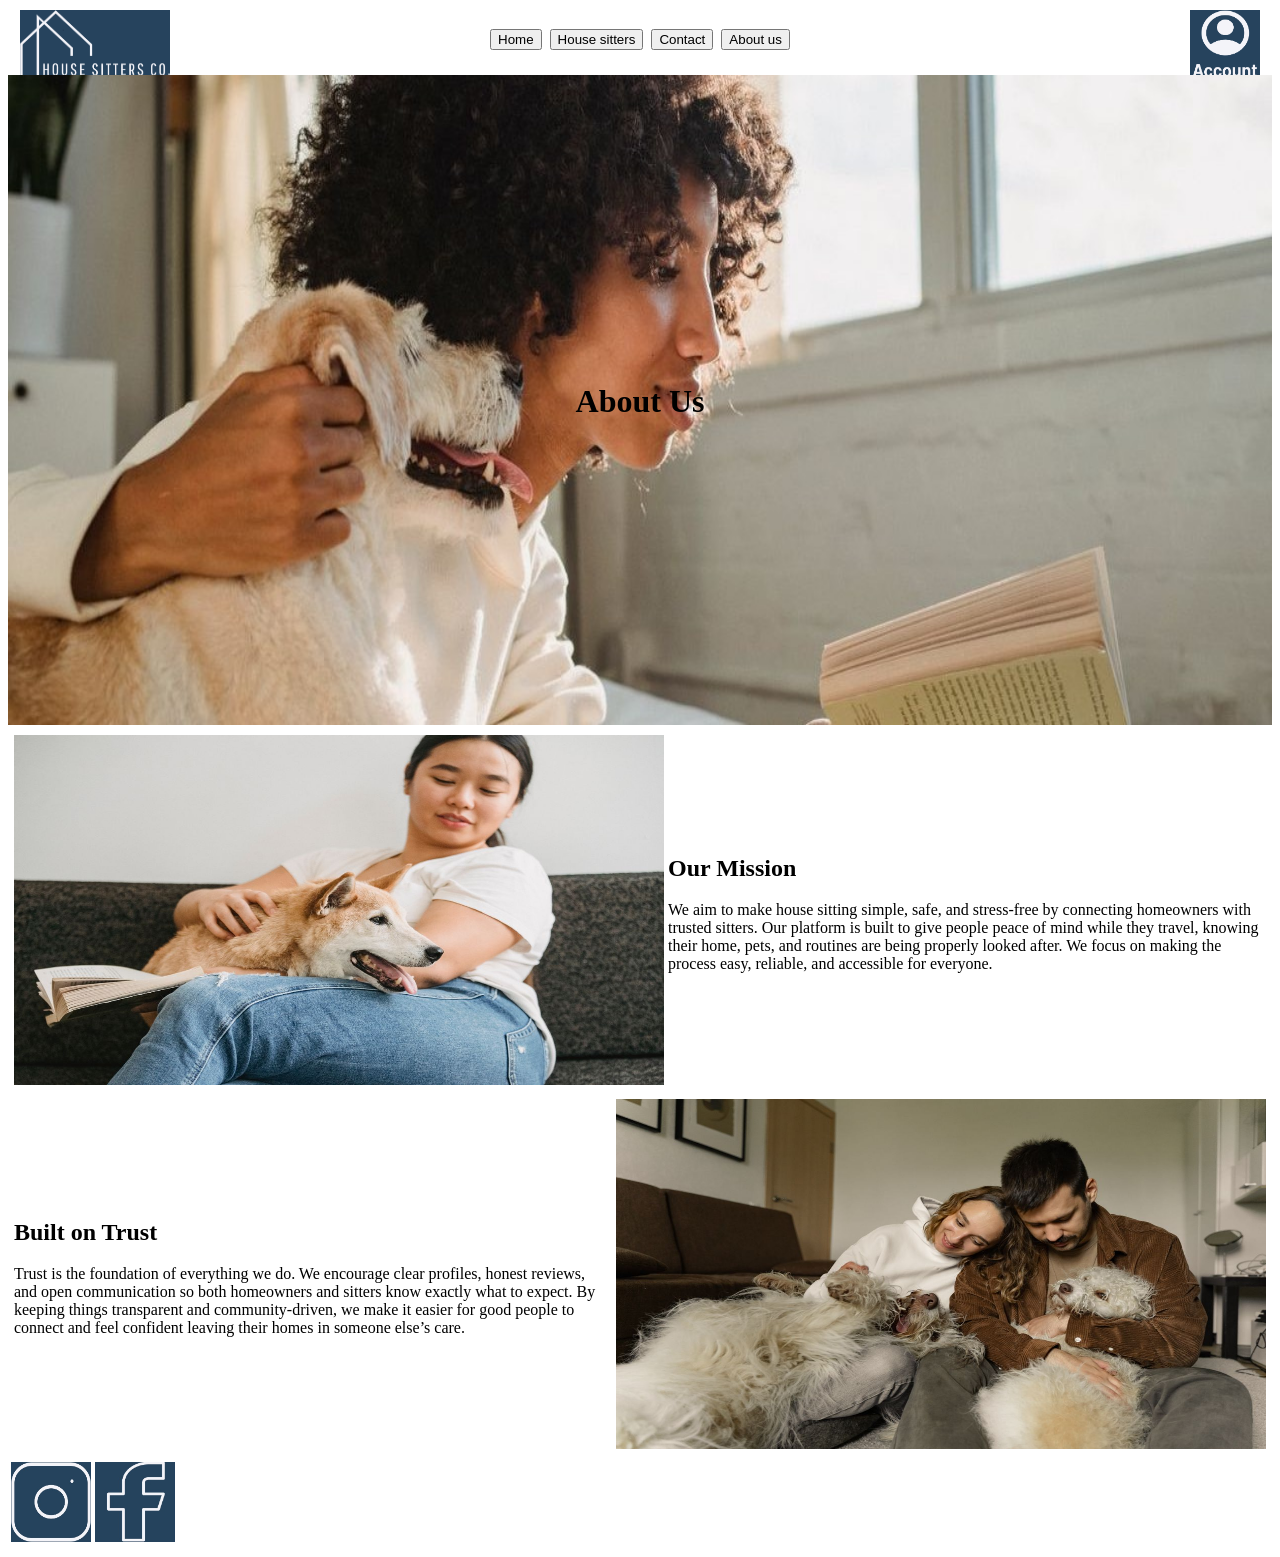
==== about.html @ 6761cf22 "Version 6: Final changes for this sprint." ====
<!DOCTYPE html>
<html lang="en">
<head>
    <meta charset="UTF-8">
    <meta name="viewport" content="width=device-width, initial-scale=1.0">
    <title>Trusted House sitters</title>
    <link rel="stylesheet" href="style.css">
    <link href='https://fonts.googleapis.com/css?family=Inter' rel='stylesheet'>
</head>
<body>
    <!--Position of the logo-->
		<div class="logo">
		  <a href="index.html"><img class="logo-pic" src="images/Logo.png" alt="TrustedHouseSitters"></a>
		</div>
		
		<!--Section header footer creates a brown background-->
		<section class="header-footer">			
			<!--The table that alligns the navigation buttons-->
			<br>
			<table class="table-center">
				<tr>
					<td><button type="button" onclick="document.location='index.html'">Home</button></td>
					<td class="place-holder"></td>
					<td><button type="button" onclick="document.location='HouseSitters.html'">House sitters</button></td>
					<td class="place-holder"></td>
					<td><button type="button" onclick="document.location='Contact.html'">Contact</button></td>
					<td class="place-holder"></td>
					<td><button type="button" onclick="document.location='about.html'">About us</button></td>
				</tr>
				<tr>
					<td class="place-holder"></td>
				</tr>
			</table>
			<br>
		</section>

        <div class="account">
		    <a href="account.html"><img class="icon" src="images/icon.png" alt="Account"></a>
		</div>

        <div class="banner-box">
            <img class="banner" src="images/bannerAbout.jpg" alt="Banner">
            <div class="banner-text">
                <h1>About Us</h1>
            </div>
        </div>
        
        <section class="body-content">
            <table class="table-center">
                <tr>
                    <td>
                        <table>
                            <tr>
                                <td><img class="aboutImage" src="images/aboutImage1.jpg" alt="About Image 1"></td>
                                <td>
                                    <h2>Our Mission</h2>
                                    <p>We aim to make house sitting simple, safe, and stress-free by connecting homeowners with trusted sitters. Our platform is built to give people peace of mind while they travel, knowing their home, pets, and routines are being properly looked after. We focus on making the process easy, reliable, and accessible for everyone.</p>
                                </td>
                            </tr>
                        </table>
                    </td>   
                </tr>
                <tr>
                    <td>
                        <table>
                            <tr>
                                <td>
                                    <h2>Built on Trust</h2>
                                    <p>Trust is the foundation of everything we do. We encourage clear profiles, honest reviews, and open communication so both homeowners and sitters know exactly what to expect. By keeping things transparent and community-driven, we make it easier for good people to connect and feel confident leaving their homes in someone else’s care.</p>
                                </td>
                                <td><img class="aboutImage" src="images/aboutImage2.jpg" alt="About Image 2"></td>
                            </tr>
                        </table>
                    </td>
                </tr>
            </table>
        </section>
    </body>
    <footer>
        <table class="socials">
            <tr>
                <td><a href="https://www.instagram.com"><img class="socials-img" src="images/instagram.jpg" alt="Instagram"></a></td>
                <td><a href="https://www.facebook.com"><img class="socials-img" src="images/facebook.jpg" alt="Facebook"></a></td>
            </tr>
        </table>
    </footer>
</html>
---- style.css ----
.homeImage{
    width: 650px;
    height: 350px;
}

.aboutImage{
    width: 650px;
    height: 350px;
}

.logo-pic{
    width: 150px;
    height: 100px;
}

.socials-img{
    width: 80px;
    height: 80px;
}

.icon{
    width: 70px;
    height: 70px;
}

.banner{
    width: 100%;
    height: 650px;
}

.table-center{
    margin-right: auto;
    margin-left: auto;
}

div.logo{
    position: absolute;
    left: 20px;
    top: 10px;
}

div.account{
    position: absolute;
    right: 20px;
    top: 10px;
}

div.banner-box{
    position: relative;
    text-align: center;
}

div.banner-text{
    position: absolute;
    top: 50%;
    left: 50%;
    transform: translate(-50%, -50%);
}
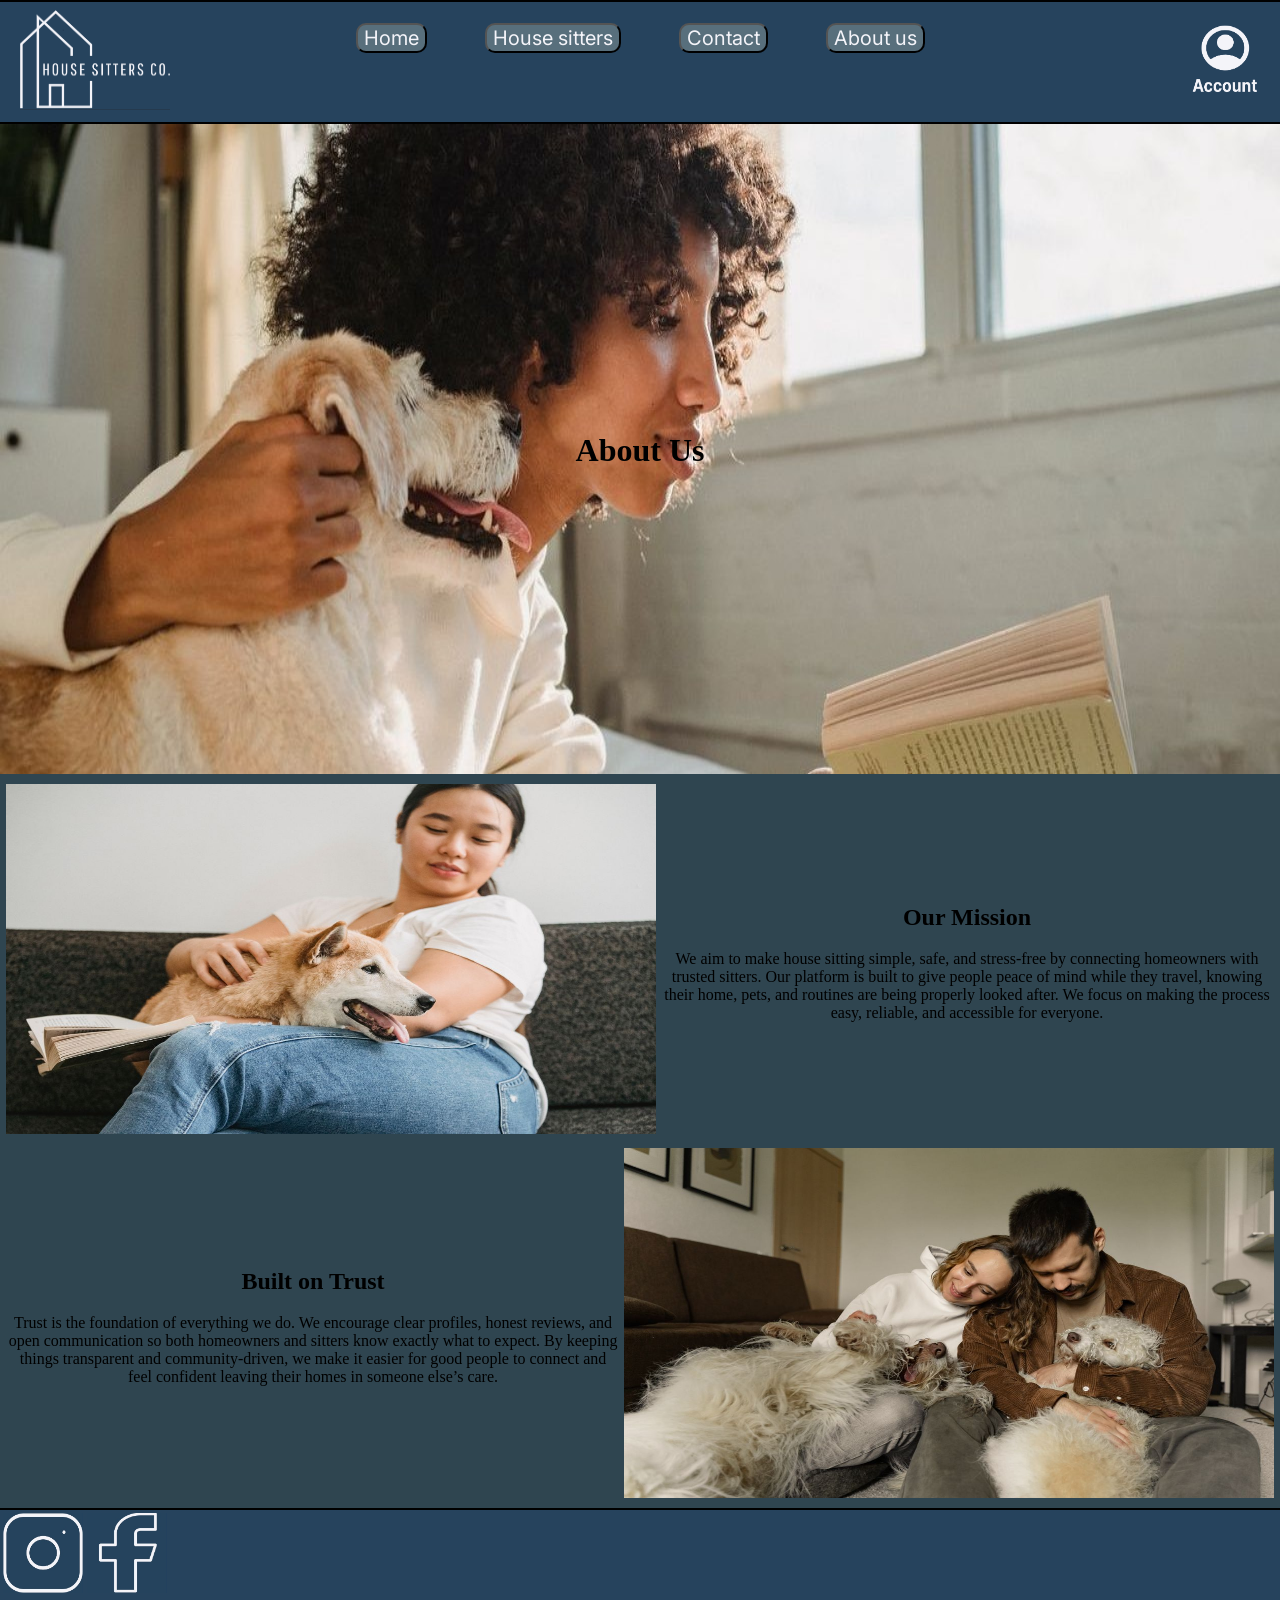
==== commit 0eae5b7a: "Version 14: Css for header/footer. Goal finish it and add boxes." ====
--- a/about.html
+++ b/about.html
@@ -17,13 +17,13 @@
 		<section class="header-footer">			
 			<!--The table that alligns the navigation buttons-->
 			<br>
-			<table class="table-center">
+			<table class="table-center, nav-buttons">
 				<tr>
 					<td><button type="button" onclick="document.location='index.html'">Home</button></td>
 					<td class="place-holder"></td>
 					<td><button type="button" onclick="document.location='HouseSitters.html'">House sitters</button></td>
 					<td class="place-holder"></td>
-					<td><button type="button" onclick="document.location='Contact.html'">Contact</button></td>
+					<td><button type="button" onclick="document.location='contact.html'">Contact</button></td>
 					<td class="place-holder"></td>
 					<td><button type="button" onclick="document.location='about.html'">About us</button></td>
 				</tr>
@@ -76,7 +76,7 @@
             </table>
         </section>
     </body>
-    <footer>
+    <footer class="header-footer">
         <table class="socials">
             <tr>
                 <td><a href="https://www.instagram.com"><img class="socials-img" src="images/instagram.jpg" alt="Instagram"></a></td>
--- a/style.css
+++ b/style.css
@@ -31,7 +31,11 @@
 .table-center{
     margin-right: auto;
     margin-left: auto;
+    margin-top: auto;
+    margin-bottom: auto;
+    text-align: center;
 }
+
 
 div.logo{
     position: absolute;
@@ -42,7 +46,7 @@
 div.account{
     position: absolute;
     right: 20px;
-    top: 10px;
+    top: 25px;
 }
 
 div.banner-box{
@@ -55,4 +59,52 @@
     top: 50%;
     left: 50%;
     transform: translate(-50%, -50%);
+}
+
+.place-holder {
+	width: 50px;
+	height: 10px;
+}
+
+.contactImg{
+    height: 300px;
+    width: 300px;
+    border-radius: 300px;
+}
+
+.houseSitter{
+    height: 580px;
+    width: 400px;
+}
+
+.align-left{
+    text-align: left;
+}
+
+.header-footer{
+    background: #26435D;
+    height: 120px;
+    width: 100%;
+    border-top: 2px solid black;
+    border-bottom: 2px solid black;
+}
+
+body{
+    margin: 0;
+    padding: 0;
+    background: #2F4550;
+}
+
+button{
+    background: #586F7C;
+    color: #F4F4F9;
+    border-radius: 10px;
+    font-family: 'Inter';
+    font-size: 20px;
+}
+
+.nav-buttons{
+    top: 100px;
+    margin-left: auto;
+    margin-right: auto;
 }
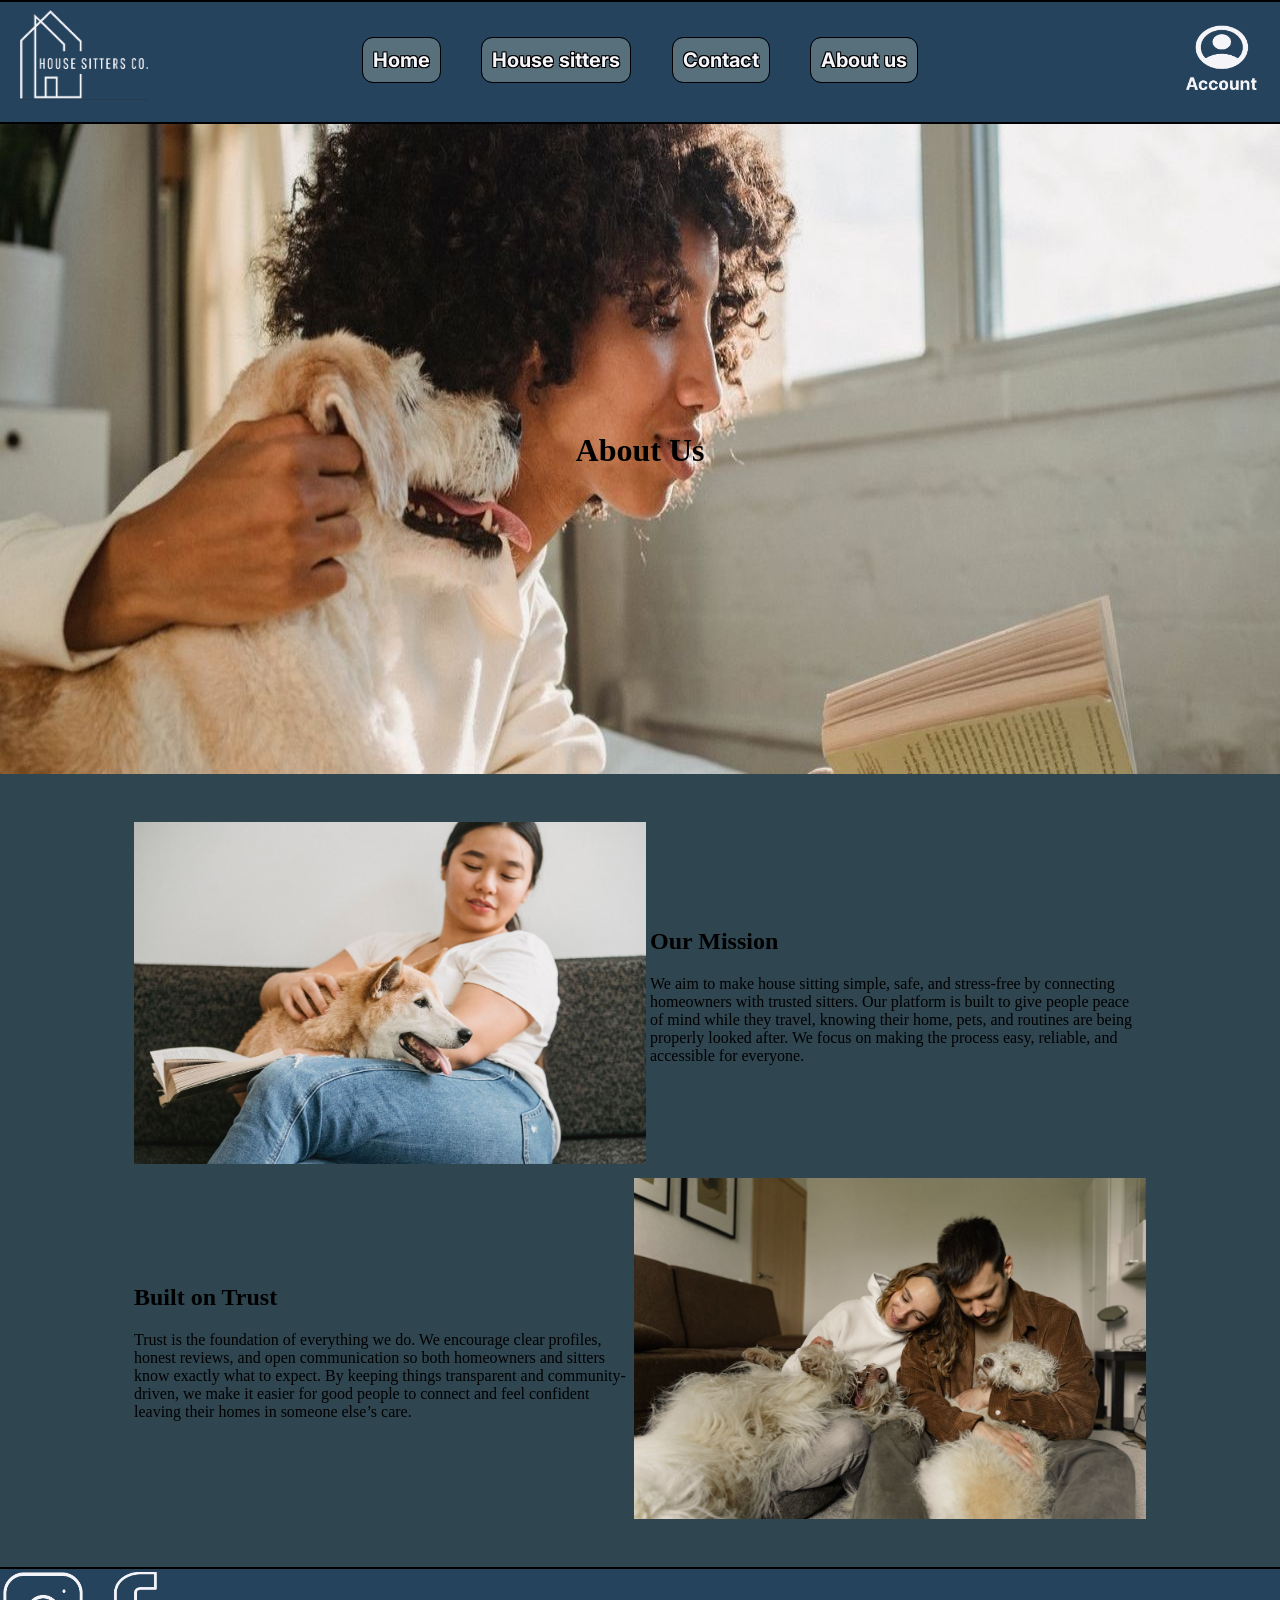
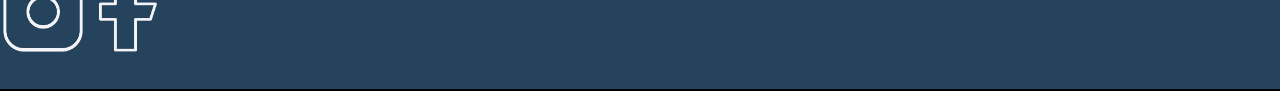
==== commit 65203f94: "Version 15: working on final css" ====
--- a/about.html
+++ b/about.html
@@ -15,23 +15,13 @@
 		
 		<!--Section header footer creates a brown background-->
 		<section class="header-footer">			
-			<!--The table that alligns the navigation buttons-->
 			<br>
-			<table class="table-center, nav-buttons">
-				<tr>
-					<td><button type="button" onclick="document.location='index.html'">Home</button></td>
-					<td class="place-holder"></td>
-					<td><button type="button" onclick="document.location='HouseSitters.html'">House sitters</button></td>
-					<td class="place-holder"></td>
-					<td><button type="button" onclick="document.location='contact.html'">Contact</button></td>
-					<td class="place-holder"></td>
-					<td><button type="button" onclick="document.location='about.html'">About us</button></td>
-				</tr>
-				<tr>
-					<td class="place-holder"></td>
-				</tr>
-			</table>
-			<br>
+			<div class="navbar">
+                <div class="nav-buttons"><button type="button" onclick="document.location='index.html'">Home</button></div>
+                <div class="nav-buttons"><button type="button" onclick="document.location='HouseSitters.html'">House sitters</button></div>
+                <div class="nav-buttons"><button type="button" onclick="document.location='contact.html'">Contact</button></div>
+                <div class="nav-buttons"><button type="button" onclick="document.location='about.html'">About us</button></div>
+			</div>
 		</section>
 
         <div class="account">
@@ -46,7 +36,7 @@
         </div>
         
         <section class="body-content">
-            <table class="table-center">
+            <table class="table-center, display-table">
                 <tr>
                     <td>
                         <table>
--- a/style.css
+++ b/style.css
@@ -1,16 +1,18 @@
 .homeImage{
-    width: 650px;
-    height: 350px;
+    width: 40vw;
+    height: 40%;
+    border-radius: 10px;
+    display: block;
 }
 
 .aboutImage{
-    width: 650px;
-    height: 350px;
+    width: 40vw;
+    height: 40%;
 }
 
 .logo-pic{
-    width: 150px;
-    height: 100px;
+    width: 10vw;
+    height: 10vh;
 }
 
 .socials-img{
@@ -19,8 +21,8 @@
 }
 
 .icon{
-    width: 70px;
-    height: 70px;
+    width: 6vw;
+    height: auto;
 }
 
 .banner{
@@ -52,6 +54,7 @@
 div.banner-box{
     position: relative;
     text-align: center;
+    width: 100%;
 }
 
 div.banner-text{
@@ -101,10 +104,39 @@
     border-radius: 10px;
     font-family: 'Inter';
     font-size: 20px;
+    border: none;
+    padding: 10px;
+    font-weight: bold;
+    outline: 1px solid black;
+    text-shadow: -1px -1px 0 #000, 1px -1px 0 #000, -1px 1px 0 #000, 1px 1px 0 #000;
+}
+
+.display-table{
+    margin-left: 10%;
+    margin-right: 10%;
+    margin-top: 3%;
+    margin-bottom: 3%;
 }
 
 .nav-buttons{
-    top: 100px;
-    margin-left: auto;
-    margin-right: auto;
+    text-align: center;
+}
+
+.navbar{
+    position: relative;
+    display: flex;
+    top: 15%;
+    left: 25vw;
+    justify-content: space-evenly;
+    width: 50vw;
+}
+
+.cell{
+    border-radius: 10px;
+    background-color: #F4F4F9;
+    padding: 0px;
+    margin: 0px;
+    overflow: hidden;
+    border-collapse: collapse;
+    border: 1px solid black;
 }
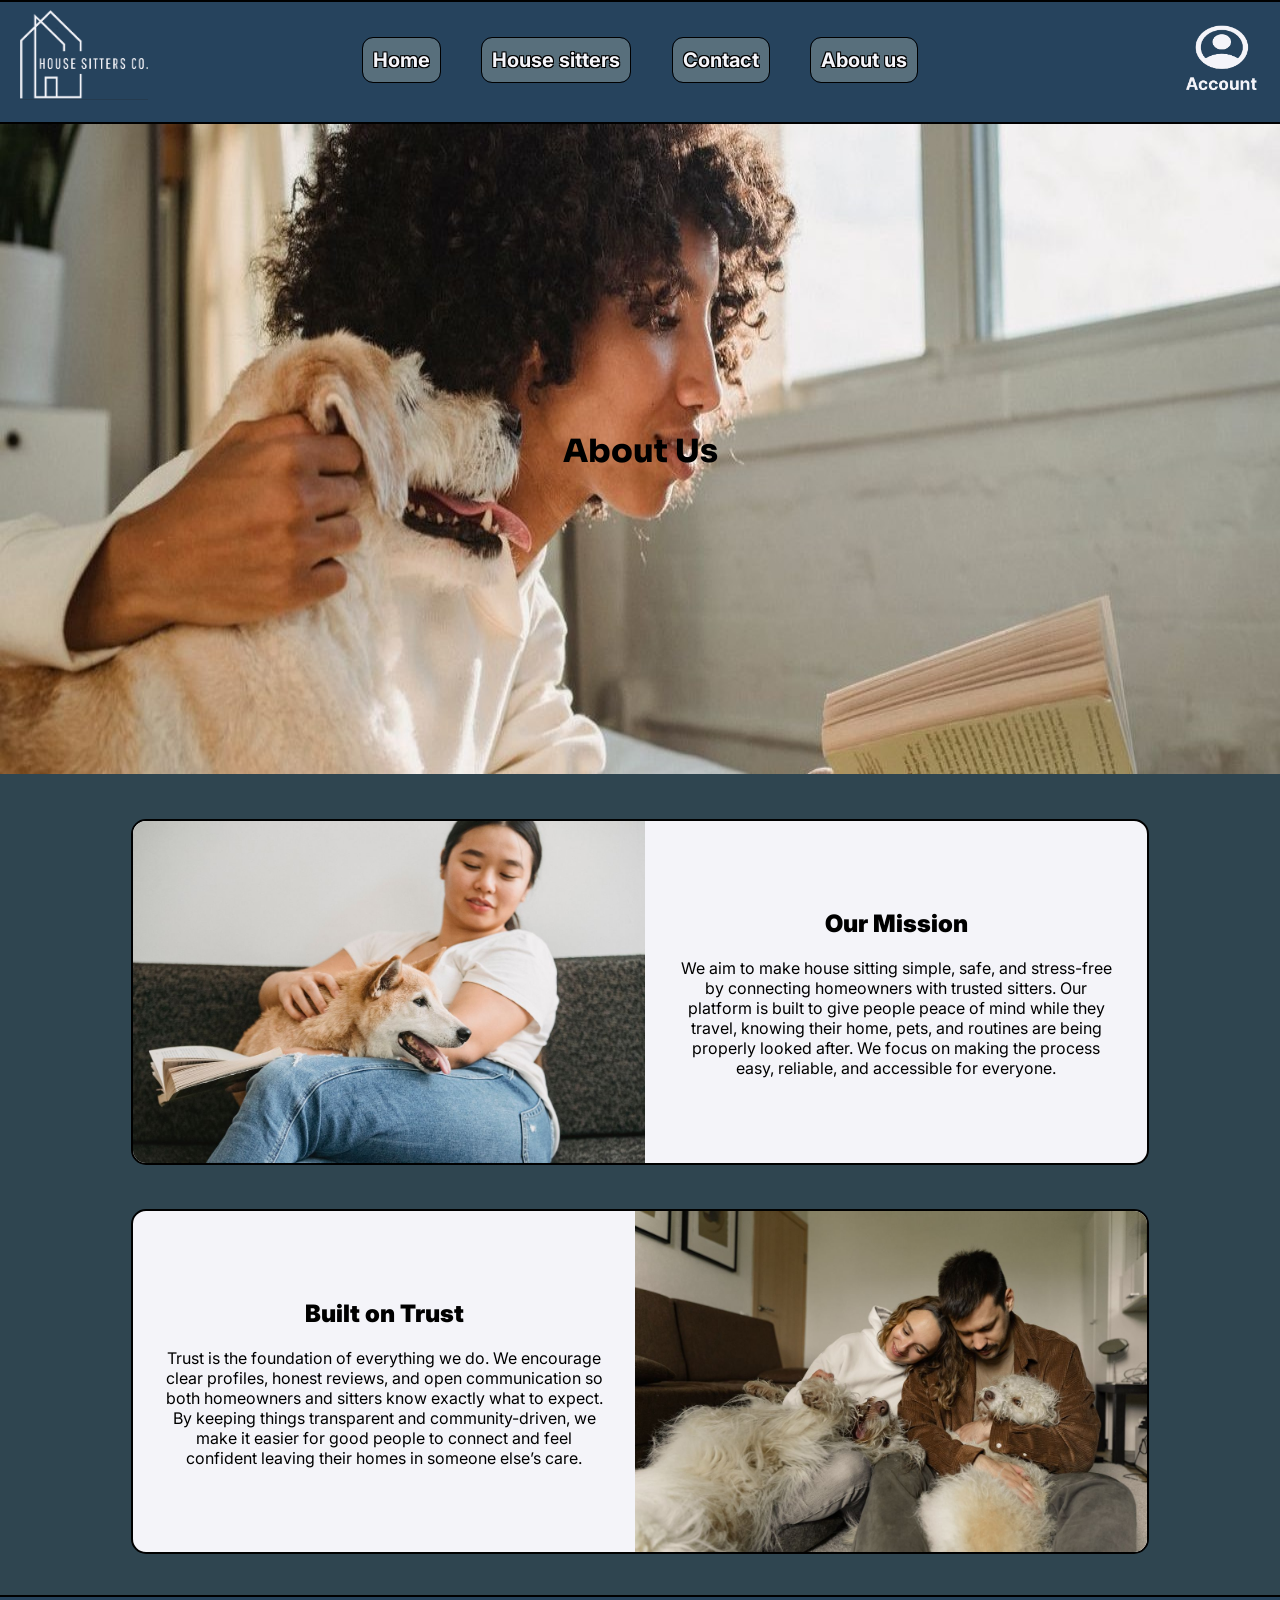
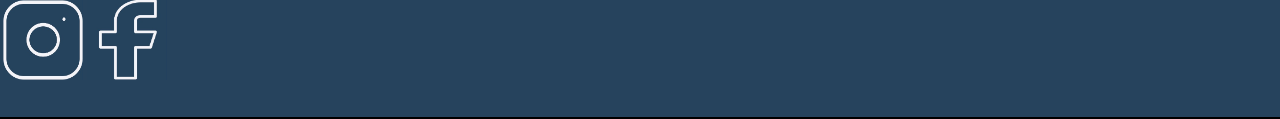
==== commit dc4f3b6c: "Version 16: creating all my css" ====
--- a/about.html
+++ b/about.html
@@ -6,6 +6,7 @@
     <title>Trusted House sitters</title>
     <link rel="stylesheet" href="style.css">
     <link href='https://fonts.googleapis.com/css?family=Inter' rel='stylesheet'>
+    <link href='https://fonts.googleapis.com/css?family=Sora' rel='stylesheet'>
 </head>
 <body>
     <!--Position of the logo-->
@@ -39,10 +40,10 @@
             <table class="table-center, display-table">
                 <tr>
                     <td>
-                        <table>
+                        <table class="cell">
                             <tr>
-                                <td><img class="aboutImage" src="images/aboutImage1.jpg" alt="About Image 1"></td>
-                                <td>
+                                <td class="cell-collapse"><img class="aboutImage" src="images/aboutImage1.jpg" alt="About Image 1"></td>
+                                <td class="cell-text">
                                     <h2>Our Mission</h2>
                                     <p>We aim to make house sitting simple, safe, and stress-free by connecting homeowners with trusted sitters. Our platform is built to give people peace of mind while they travel, knowing their home, pets, and routines are being properly looked after. We focus on making the process easy, reliable, and accessible for everyone.</p>
                                 </td>
@@ -50,15 +51,16 @@
                         </table>
                     </td>   
                 </tr>
+                <tr><td><br><br></td></tr>
                 <tr>
                     <td>
-                        <table>
+                        <table class="cell">
                             <tr>
-                                <td>
+                                <td class="cell-text">
                                     <h2>Built on Trust</h2>
                                     <p>Trust is the foundation of everything we do. We encourage clear profiles, honest reviews, and open communication so both homeowners and sitters know exactly what to expect. By keeping things transparent and community-driven, we make it easier for good people to connect and feel confident leaving their homes in someone else’s care.</p>
                                 </td>
-                                <td><img class="aboutImage" src="images/aboutImage2.jpg" alt="About Image 2"></td>
+                                <td class="cell-collapse"><img class="aboutImage" src="images/aboutImage2.jpg" alt="About Image 2"></td>
                             </tr>
                         </table>
                     </td>
--- a/style.css
+++ b/style.css
@@ -1,13 +1,30 @@
+h1{
+    font-family: 'Sora';
+    font-weight: 900;
+}
+
+p{
+    font-family: 'Inter';
+}
+
+h2{
+    font-family: 'Inter';
+    font-weight: 900;
+}
+
 .homeImage{
     width: 40vw;
     height: 40%;
     border-radius: 10px;
     display: block;
+    border: 0;
 }
 
 .aboutImage{
     width: 40vw;
     height: 40%;
+    display: block;
+    border: 0;
 }
 
 .logo-pic{
@@ -111,6 +128,19 @@
     text-shadow: -1px -1px 0 #000, 1px -1px 0 #000, -1px 1px 0 #000, 1px 1px 0 #000;
 }
 
+button:hover{
+    background: #2e4655;
+    color: #F4F4F9;
+    border-radius: 10px;
+    font-family: 'Inter';
+    font-size: 20px;
+    border: none;
+    padding: 10px;
+    font-weight: bold;
+    outline: 1px solid black;
+    text-shadow: -1px -1px 0 #000, 1px -1px 0 #000, -1px 1px 0 #000, 1px 1px 0 #000;
+}
+
 .display-table{
     margin-left: 10%;
     margin-right: 10%;
@@ -132,11 +162,22 @@
 }
 
 .cell{
-    border-radius: 10px;
+    border-radius: 15px;
     background-color: #F4F4F9;
     padding: 0px;
     margin: 0px;
     overflow: hidden;
-    border-collapse: collapse;
-    border: 1px solid black;
+    border: 2px solid black;
+    border-spacing: 0;
+}
+
+.cell-collapse{
+    padding: 0;
+    border-spacing: 0;
+}
+
+.cell-text{
+    text-align: center;
+    padding-left: 3%;
+    padding-right: 3%;
 }
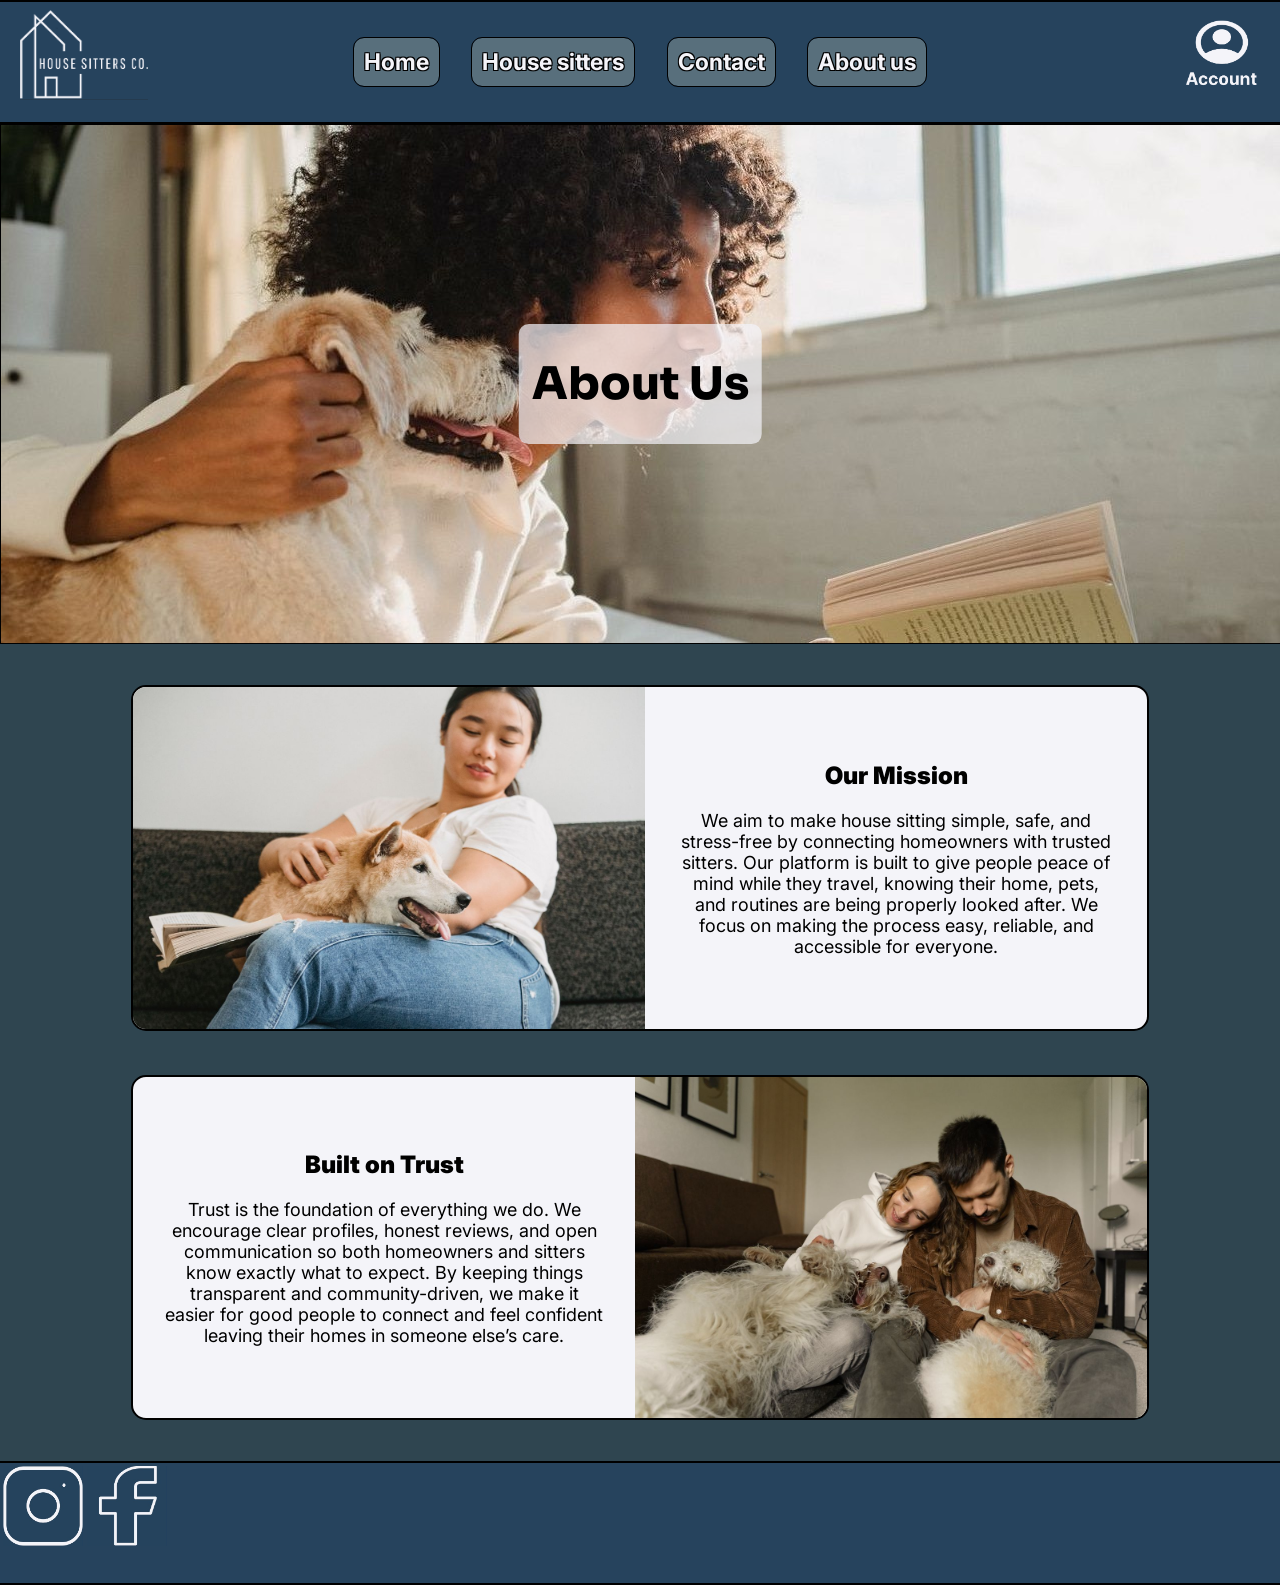
==== commit e3e9b90e: "Version 20: Nearing final version with only feedback to be implimented." ====
--- a/about.html
+++ b/about.html
@@ -1,34 +1,37 @@
 <!DOCTYPE html>
 <html lang="en">
-<head>
-    <meta charset="UTF-8">
-    <meta name="viewport" content="width=device-width, initial-scale=1.0">
-    <title>Trusted House sitters</title>
-    <link rel="stylesheet" href="style.css">
-    <link href='https://fonts.googleapis.com/css?family=Inter' rel='stylesheet'>
-    <link href='https://fonts.googleapis.com/css?family=Sora' rel='stylesheet'>
-</head>
-<body>
-    <!--Position of the logo-->
+    <head>
+        <meta charset="UTF-8">
+        <meta name="viewport" content="width=device-width, initial-scale=1.0">
+        <title>Trusted House sitters</title>
+        <link rel="stylesheet" href="style.css">
+        <link href='https://fonts.googleapis.com/css?family=Inter' rel='stylesheet'>
+        <link href='https://fonts.googleapis.com/css?family=Sora' rel='stylesheet'>
+    </head>
+    <body>
+        <!--Logo that links to the home page-->
 		<div class="logo">
 		  <a href="index.html"><img class="logo-pic" src="images/Logo.png" alt="TrustedHouseSitters"></a>
 		</div>
 		
-		<!--Section header footer creates a brown background-->
+		<!--Section header footer creates a blue background-->
 		<section class="header-footer">			
 			<br>
+            <!--Navigation bar with buttons that link to the other pages-->
 			<div class="navbar">
                 <div class="nav-buttons"><button type="button" onclick="document.location='index.html'">Home</button></div>
-                <div class="nav-buttons"><button type="button" onclick="document.location='HouseSitters.html'">House sitters</button></div>
+                <div class="nav-buttons"><button type="button" onclick="document.location='houseSitters.html'">House sitters</button></div>
                 <div class="nav-buttons"><button type="button" onclick="document.location='contact.html'">Contact</button></div>
                 <div class="nav-buttons"><button type="button" onclick="document.location='about.html'">About us</button></div>
 			</div>
 		</section>
 
+        <!--Account icon that links to the account page-->
         <div class="account">
-		    <a href="account.html"><img class="icon" src="images/icon.png" alt="Account"></a>
+		    <a href="account.php"><img class="icon" src="images/icon.png" alt="Account"></a>
 		</div>
 
+        <!--Banner image and banner text-->
         <div class="banner-box">
             <img class="banner" src="images/bannerAbout.jpg" alt="Banner">
             <div class="banner-text">
@@ -36,12 +39,15 @@
             </div>
         </div>
         
+        <!--Body content section-->
         <section class="body-content">
+            <!--Table to display the two sections of the about page-->
             <table class="table-center, display-table">
                 <tr>
                     <td>
                         <table class="cell">
                             <tr>
+                                <!--Image on the left and text on the right for the first section-->
                                 <td class="cell-collapse"><img class="aboutImage" src="images/aboutImage1.jpg" alt="About Image 1"></td>
                                 <td class="cell-text">
                                     <h2>Our Mission</h2>
@@ -56,6 +62,7 @@
                     <td>
                         <table class="cell">
                             <tr>
+                                <!--Text on the left and image on the right for the second section-->
                                 <td class="cell-text">
                                     <h2>Built on Trust</h2>
                                     <p>Trust is the foundation of everything we do. We encourage clear profiles, honest reviews, and open communication so both homeowners and sitters know exactly what to expect. By keeping things transparent and community-driven, we make it easier for good people to connect and feel confident leaving their homes in someone else’s care.</p>
@@ -68,6 +75,8 @@
             </table>
         </section>
     </body>
+
+    <!--Footer section with social media links-->
     <footer class="header-footer">
         <table class="socials">
             <tr>
--- a/style.css
+++ b/style.css
@@ -1,17 +1,23 @@
+/* Style for the headings with the h1 tag on the website */
 h1{
     font-family: 'Sora';
     font-weight: 900;
-}
-
+    font-size: 45px;
+}
+
+/* Style for the paragraphs on the website */
 p{
     font-family: 'Inter';
-}
-
+    font-size: 18px;
+}
+
+/* Style for the headings with the h2 tag on the website */
 h2{
     font-family: 'Inter';
     font-weight: 900;
 }
 
+/* Style for the images on the home page */
 .homeImage{
     width: 40vw;
     height: 40%;
@@ -20,6 +26,7 @@
     border: 0;
 }
 
+/* Style for the images on the about page */
 .aboutImage{
     width: 40vw;
     height: 40%;
@@ -27,26 +34,33 @@
     border: 0;
 }
 
+/* Style for the logo image */
 .logo-pic{
     width: 10vw;
     height: 10vh;
 }
 
+/* Style for the social media logos */
 .socials-img{
     width: 80px;
     height: 80px;
 }
 
+/* Style for the icon logo icon */
 .icon{
     width: 6vw;
     height: auto;
 }
 
+/* Style for the banner image */
 .banner{
     width: 100%;
-    height: 650px;
-}
-
+    height: auto;
+    display: block;
+    border: 1px solid black;
+}
+
+/* Style for the table centering of a table */
 .table-center{
     margin-right: auto;
     margin-left: auto;
@@ -55,25 +69,28 @@
     text-align: center;
 }
 
-
+/* Style for the logo box */
 div.logo{
     position: absolute;
     left: 20px;
     top: 10px;
 }
 
+/* Style for the account icon box */
 div.account{
     position: absolute;
     right: 20px;
-    top: 25px;
-}
-
+    top: 20px;
+}
+
+/* Style for the banner box container */
 div.banner-box{
     position: relative;
     text-align: center;
     width: 100%;
 }
 
+/* Style for the banner text container */
 div.banner-text{
     position: absolute;
     top: 50%;
@@ -81,26 +98,43 @@
     transform: translate(-50%, -50%);
 }
 
+/* Style for the placeholder element in tables */
 .place-holder {
 	width: 50px;
 	height: 10px;
 }
 
+/* Style for the contact image */
 .contactImg{
     height: 300px;
     width: 300px;
     border-radius: 300px;
-}
-
+    border: 1px solid black;
+    margin-bottom: 15%;
+}
+
+/* Style for the secondary contact image */
+.SecondaryContactImg{
+    height: 300px;
+    width: 300px;
+    border-radius: 300px;
+    border: 1px solid black;
+}
+
+/* Style for the house sitter images */
 .houseSitter{
-    height: 580px;
-    width: 400px;
-}
-
+    height: 50vh;
+    width: 20vw;
+    display: block;
+    border: 0;
+}
+
+/* Style for the text alignment to the left */
 .align-left{
     text-align: left;
 }
 
+/* Style for the header and footer sections of the page */
 .header-footer{
     background: #26435D;
     height: 120px;
@@ -109,18 +143,20 @@
     border-bottom: 2px solid black;
 }
 
+/* Style for the body section of the page */
 body{
     margin: 0;
     padding: 0;
-    background: #2F4550;
-}
-
+    background: #2f4550;
+}
+
+/* Style for aLL buttons */
 button{
     background: #586F7C;
     color: #F4F4F9;
     border-radius: 10px;
     font-family: 'Inter';
-    font-size: 20px;
+    font-size: 1.8vw;
     border: none;
     padding: 10px;
     font-weight: bold;
@@ -128,12 +164,13 @@
     text-shadow: -1px -1px 0 #000, 1px -1px 0 #000, -1px 1px 0 #000, 1px 1px 0 #000;
 }
 
+/* Style for aLL buttonS when hovered over */
 button:hover{
     background: #2e4655;
     color: #F4F4F9;
     border-radius: 10px;
     font-family: 'Inter';
-    font-size: 20px;
+    font-size: 1.8vw;
     border: none;
     padding: 10px;
     font-weight: bold;
@@ -141,6 +178,7 @@
     text-shadow: -1px -1px 0 #000, 1px -1px 0 #000, -1px 1px 0 #000, 1px 1px 0 #000;
 }
 
+/* Style for main display tables */
 .display-table{
     margin-left: 10%;
     margin-right: 10%;
@@ -148,10 +186,12 @@
     margin-bottom: 3%;
 }
 
+/* Style for the navigation buttons container */
 .nav-buttons{
     text-align: center;
 }
 
+/* Style for the navigation bar */
 .navbar{
     position: relative;
     display: flex;
@@ -159,25 +199,96 @@
     left: 25vw;
     justify-content: space-evenly;
     width: 50vw;
-}
-
+    flex-direction: row;
+}
+
+/* Style for the cells that contain content */
 .cell{
     border-radius: 15px;
     background-color: #F4F4F9;
     padding: 0px;
-    margin: 0px;
     overflow: hidden;
     border: 2px solid black;
     border-spacing: 0;
 }
 
+/* Collapses all content in cells that this is applied to */
 .cell-collapse{
     padding: 0;
     border-spacing: 0;
 }
 
+/* Style for the form container */
+.cell-form{
+    border-radius: 15px;
+    background-color: #F4F4F9;
+    padding: 1.5%;
+    overflow: hidden;
+    border: 2px solid black;
+    border-spacing: 0;
+    margin-top: 3%;
+    margin-bottom: 3%;
+    width: 40%;
+}
+
+/* Style for the text inside the cells */
 .cell-text{
     text-align: center;
     padding-left: 3%;
     padding-right: 3%;
+}
+
+/* Style for the banner text */
+.banner-text{
+    background-color: #F4F4F9b3;
+    padding-top: 0.1%;
+    padding-bottom: 0.1%;
+    padding-right: 1%;
+    padding-left: 1%;
+    border-radius: 10px;
+}
+
+/* Style for the house sitter spacing from each other*/
+.houseSitterSpacing{
+    border-spacing: 2vw;
+}
+
+/* Style for the contact info container */
+.contact-cell{
+    border-radius: 15px;
+    background-color: #F4F4F9;
+    padding: 20px;
+    overflow: hidden;
+    border: 2px solid black;
+    border-spacing: 0;
+    margin-top: 10%;
+    margin-bottom: 10%
+}
+
+/* Style for the login form container */
+.login-box{
+    width: 95%;
+    padding: 10px;
+    margin: 10px 0;
+    border: 1px solid black;
+    border-radius: 5px;
+}
+
+/* Style for the login form input boxes */
+label{
+    font-family: 'Sora';
+    font-weight: 900;
+    font-size: 20px;
+}
+
+/* Style for the login error message */
+.login-error {
+    color: red;
+    margin-top: 10px;
+}
+
+/*The size of the socials box*/
+div.socials{
+    display: flex;
+    gap: 20px;
 }
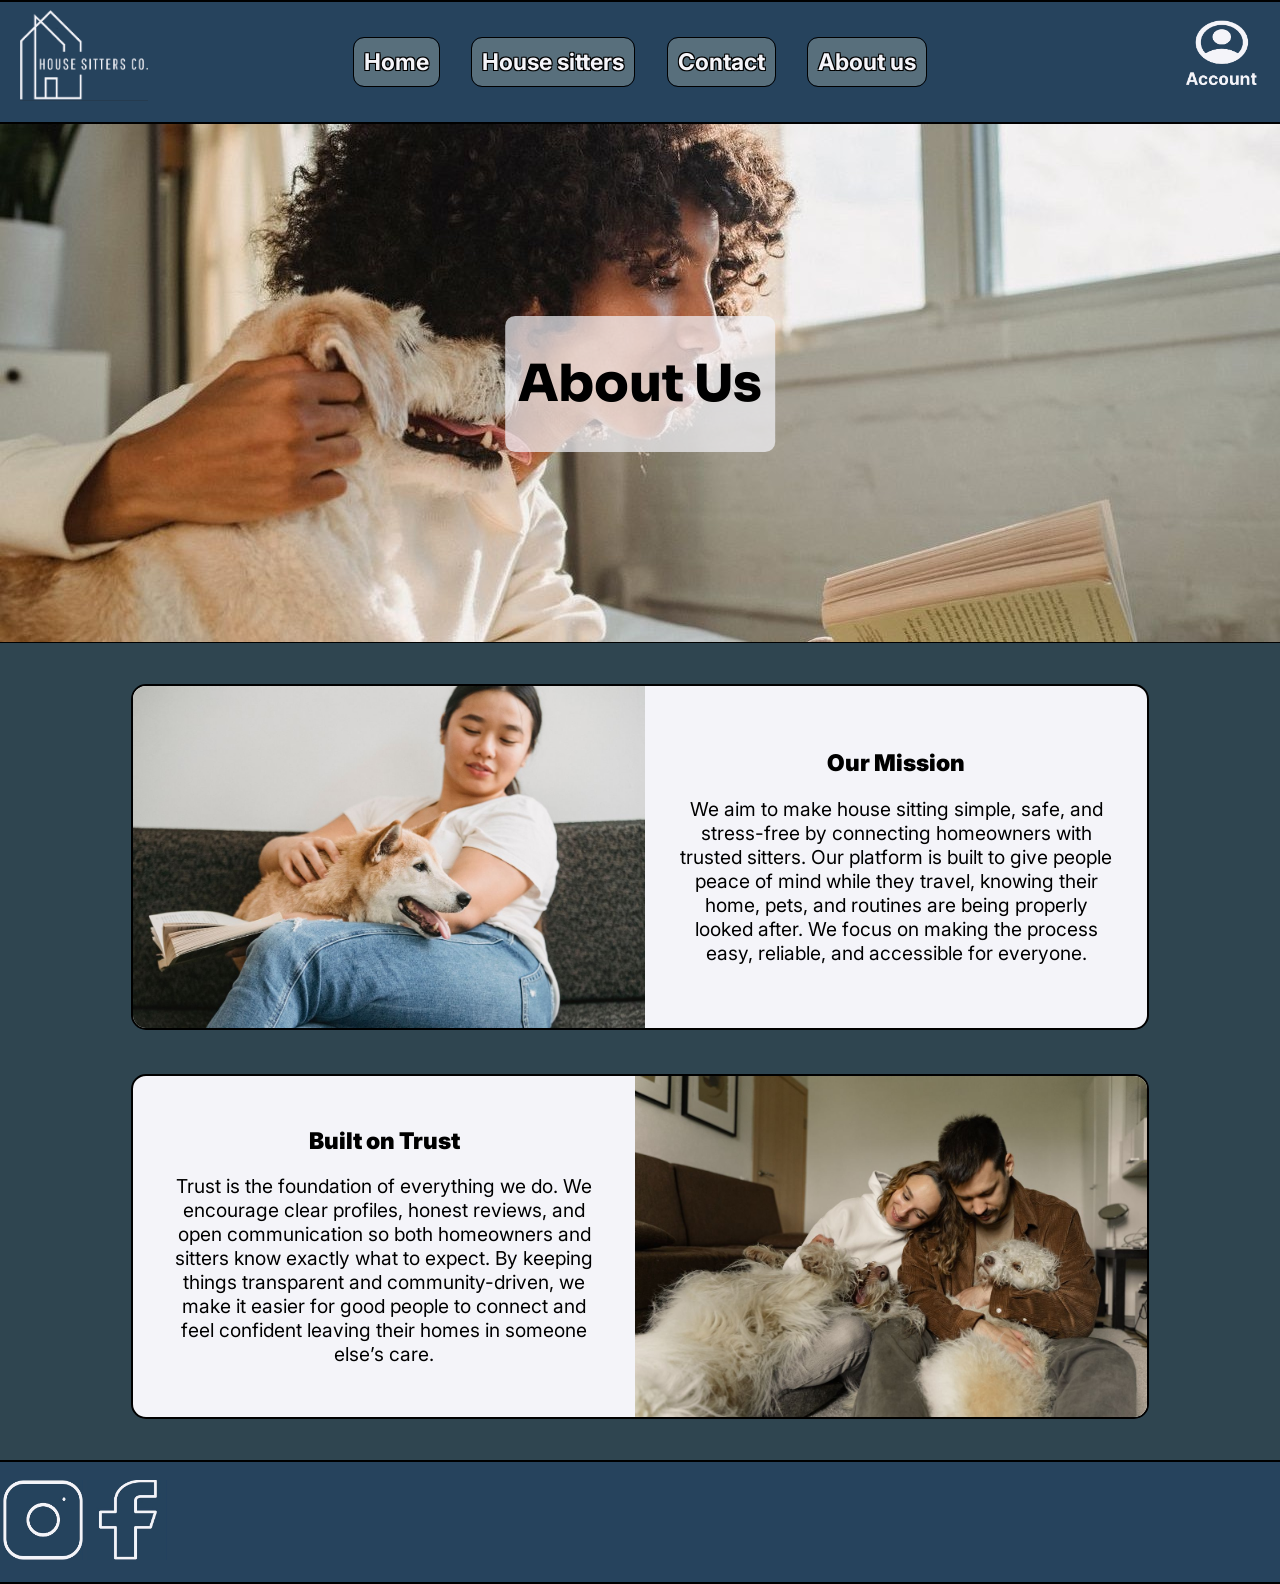
==== commit de418a2d: "Version 21: FInal feedback needed" ====
--- a/about.html
+++ b/about.html
@@ -77,12 +77,16 @@
     </body>
 
     <!--Footer section with social media links-->
-    <footer class="header-footer">
-        <table class="socials">
-            <tr>
-                <td><a href="https://www.instagram.com"><img class="socials-img" src="images/instagram.jpg" alt="Instagram"></a></td>
-                <td><a href="https://www.facebook.com"><img class="socials-img" src="images/facebook.jpg" alt="Facebook"></a></td>
-            </tr>
-        </table>
+    <footer>
+        <section class="header-footer">
+            <div class="socials">
+                <table>
+                    <tr>
+                        <td><a href="https://www.instagram.com"><img class="socials-img" src="images/instagram.jpg" alt="Instagram"></a></td>
+                        <td><a href="https://www.facebook.com"><img class="socials-img" src="images/facebook.jpg" alt="Facebook"></a></td>
+                    </tr>
+                </table>
+            </div>
+        </section>
     </footer>
 </html>
--- a/style.css
+++ b/style.css
@@ -2,19 +2,20 @@
 h1{
     font-family: 'Sora';
     font-weight: 900;
-    font-size: 45px;
+    font-size: 4vw;
 }
 
 /* Style for the paragraphs on the website */
 p{
     font-family: 'Inter';
-    font-size: 18px;
+    font-size: 1.5vw;
 }
 
 /* Style for the headings with the h2 tag on the website */
 h2{
     font-family: 'Inter';
     font-weight: 900;
+    font-size: 1.8vw;
 }
 
 /* Style for the images on the home page */
@@ -29,15 +30,16 @@
 /* Style for the images on the about page */
 .aboutImage{
     width: 40vw;
-    height: 40%;
+    height: 100%;
     display: block;
     border: 0;
+    object-fit: cover;
 }
 
 /* Style for the logo image */
 .logo-pic{
     width: 10vw;
-    height: 10vh;
+    height: 90%;
 }
 
 /* Style for the social media logos */
@@ -57,7 +59,8 @@
     width: 100%;
     height: auto;
     display: block;
-    border: 1px solid black;
+    border-bottom: 1px solid black;
+    padding: 0;
 }
 
 /* Style for the table centering of a table */
@@ -88,6 +91,7 @@
     position: relative;
     text-align: center;
     width: 100%;
+    padding: 0;
 }
 
 /* Style for the banner text container */
@@ -210,12 +214,14 @@
     overflow: hidden;
     border: 2px solid black;
     border-spacing: 0;
+    height: 100%;
 }
 
 /* Collapses all content in cells that this is applied to */
 .cell-collapse{
     padding: 0;
     border-spacing: 0;
+    height: 100%;
 }
 
 /* Style for the form container */
@@ -291,4 +297,5 @@
 div.socials{
     display: flex;
     gap: 20px;
+    margin-top: 15px;
 }
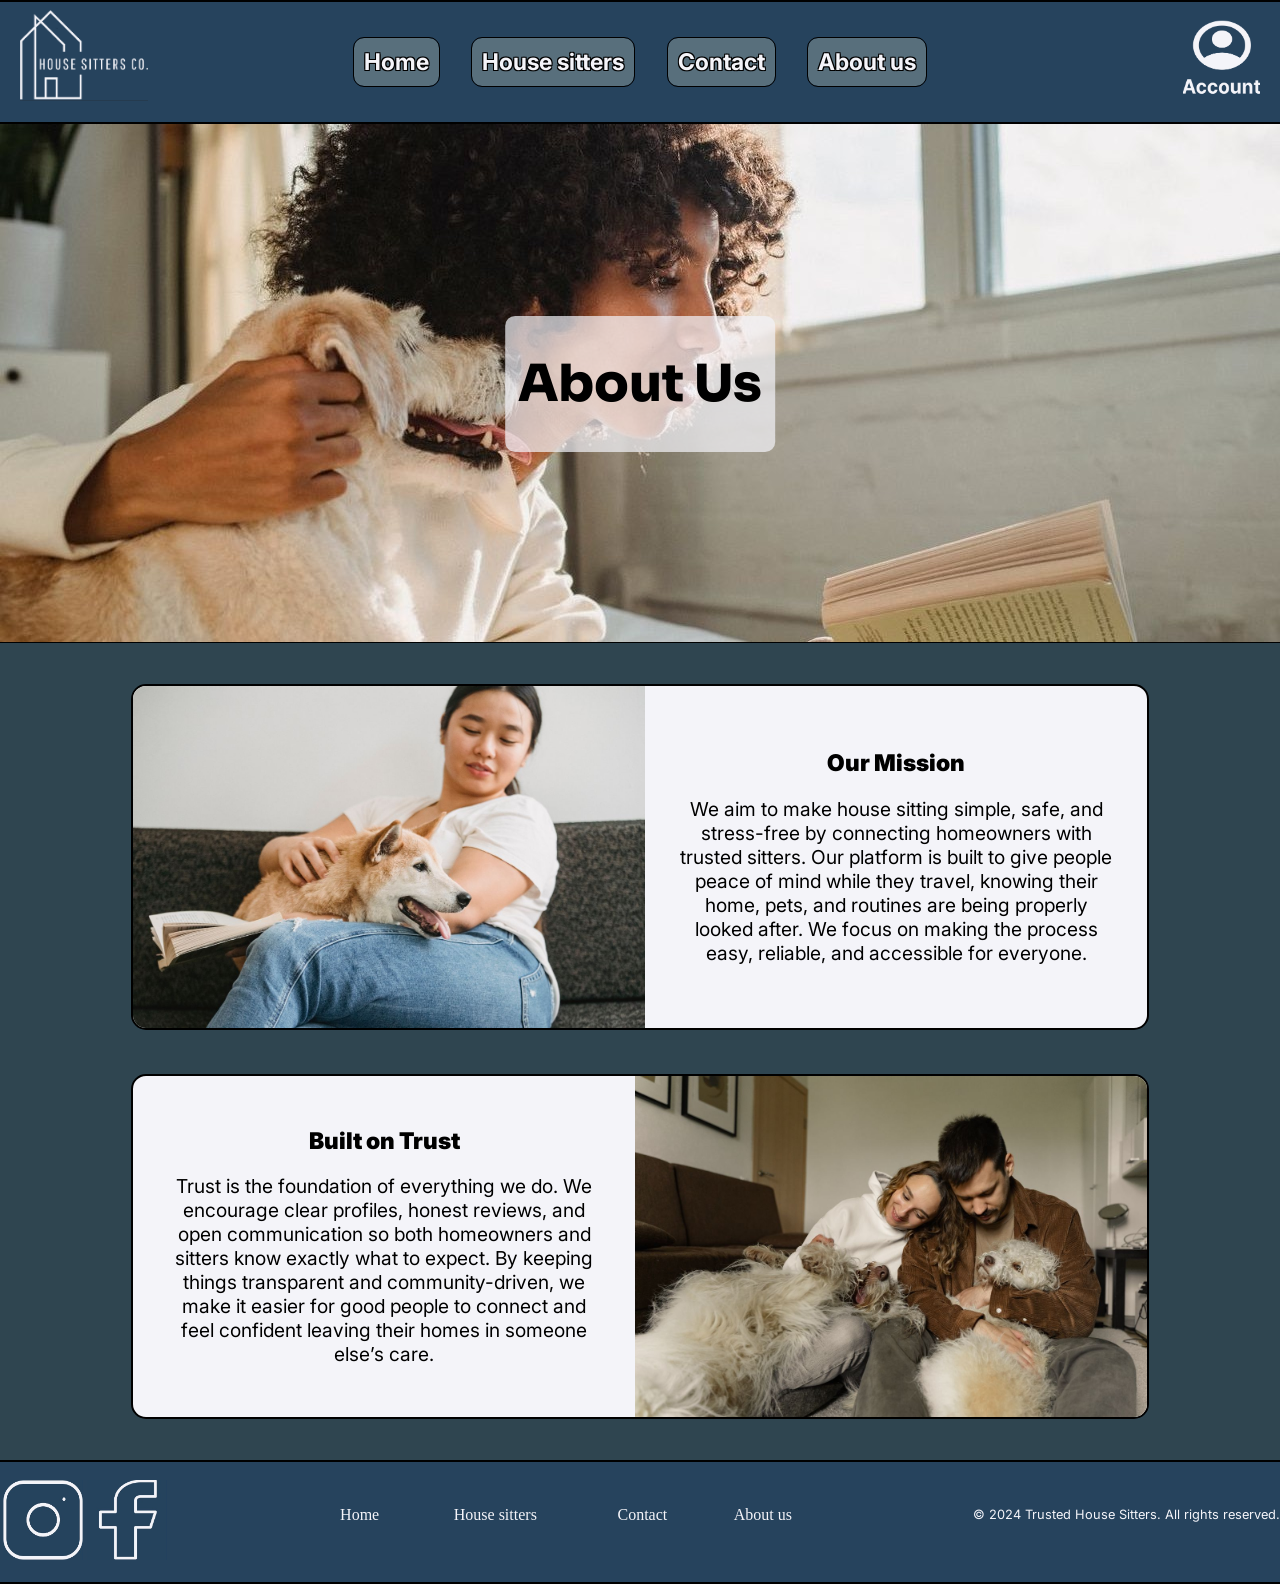
==== commit 6c7fdf71: "Version 23: FInal version after Iterative improvement." ====
--- a/about.html
+++ b/about.html
@@ -79,13 +79,28 @@
     <!--Footer section with social media links-->
     <footer>
         <section class="header-footer">
-            <div class="socials">
-                <table>
-                    <tr>
-                        <td><a href="https://www.instagram.com"><img class="socials-img" src="images/instagram.jpg" alt="Instagram"></a></td>
-                        <td><a href="https://www.facebook.com"><img class="socials-img" src="images/facebook.jpg" alt="Facebook"></a></td>
-                    </tr>
-                </table>
+            <div class="footer">
+                <div class="socials">
+                    <table>
+                        <tr>
+                            <td><a href="https://www.instagram.com"><img class="socials-img" src="images/instagram.jpg" alt="Instagram"></a></td>
+                            <td><a href="https://www.facebook.com"><img class="socials-img" src="images/facebook.jpg" alt="Facebook"></a></td>
+                        </tr>
+                    </table>
+                </div>
+                <div class="footer-links">
+                    <table class="footer-table">
+                        <tr>
+                            <td><a href="index.html">Home</a></td>
+                            <td><a href="houseSitters.html">House sitters</a></td>
+                            <td><a href="contact.html">Contact</a></td>
+                            <td><a href="about.html">About us</a></td>
+                        </tr>
+                    </table>
+                </div>
+                <div class="footer-text">
+                    <p>© 2024 Trusted House Sitters. All rights reserved.</p>
+                </div>
             </div>
         </section>
     </footer>
--- a/style.css
+++ b/style.css
@@ -21,7 +21,7 @@
 /* Style for the images on the home page */
 .homeImage{
     width: 40vw;
-    height: 40%;
+    height: 28vw;
     border-radius: 10px;
     display: block;
     border: 0;
@@ -51,7 +51,7 @@
 /* Style for the icon logo icon */
 .icon{
     width: 6vw;
-    height: auto;
+    height: 6vw;
 }
 
 /* Style for the banner image */
@@ -232,8 +232,8 @@
     overflow: hidden;
     border: 2px solid black;
     border-spacing: 0;
-    margin-top: 3%;
-    margin-bottom: 3%;
+    margin-top: 5%;
+    margin-bottom: 5%;
     width: 40%;
 }
 
@@ -298,4 +298,58 @@
     display: flex;
     gap: 20px;
     margin-top: 15px;
+}
+
+div.account-header {
+    margin: auto;
+    text-align: center;
+    margin-top: 20px;
+    margin-bottom: 20px;
+    width: 25vw;
+}
+
+.account-header{
+    background-color: #F4F4F9b3;
+    padding-top: 0.1%;
+    padding-bottom: 0.1%;
+    padding-right: 1%;
+    padding-left: 1%;
+    border-radius: 10px;
+}
+
+.footer-table{
+    width: 100%;
+    height: 100%;
+    border-spacing: 0;
+    padding: 0;
+}
+
+.footer-table a{
+    text-decoration: none;
+    color: #F4F4F9;
+}
+
+.footer-table a:hover{
+    text-decoration: underline;
+    color: #F4F4F9;
+}
+
+.footer-links{
+    text-align: center;
+    padding: 0;
+    margin: auto;
+    width: 40%;
+    bottom: 10px;
+}
+
+.footer{
+    display: flex;
+    justify-content: space-between;
+    align-items: center;
+}
+
+.footer-text p{
+    font-family: 'Inter';
+    font-size: 1vw;
+    color: #F4F4F9;
 }
